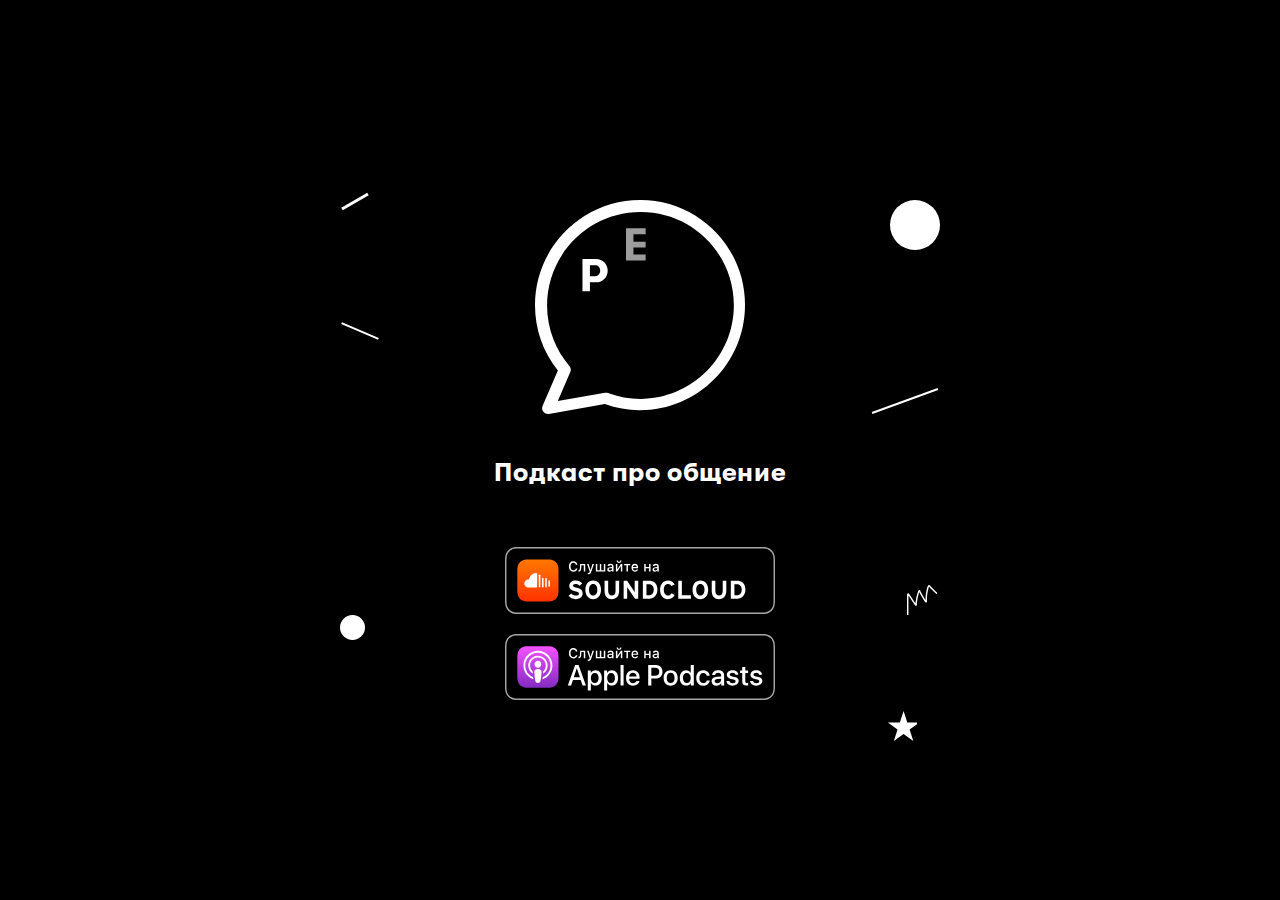
==== index.html @ c99432a2 "common: added favicon, added custom font" ====
<html>
<head>
    <link rel='stylesheet' href='styles.css'/>
    <title>Реклика | Подкаст</title>

    <link rel="apple-touch-icon" sizes="180x180" href="./assets/favicon/apple-touch-icon.png">
    <link rel="icon" type="image/png" sizes="32x32" href="./assets/favicon/favicon-32x32.png">
    <link rel="icon" type="image/png" sizes="16x16" href="./assets/favicon/favicon-16x16.png">
    <link rel="manifest" href="./assets/favicon/site.webmanifest">
    <link rel="mask-icon" href="./assets/favicon/safari-pinned-tab.svg" color="#5bbad5">
    <meta name="msapplication-TileColor" content="#da532c">
    <meta name="theme-color" content="#ffffff">
</head>
<body class='page'>
<div class='wrapper'>
    <div class='logo'>
        <img src='assets/images/replica-logo.svg' width='100%'/>
    </div>
    <div class='name'>Подкаст про общение</div>
    <div class='references'>
        <a class='references__item' href='https://soundcloud.com/replica-podcast' target='_blank'>
            <img src='assets/images/ref-soundcloud.svg' width='100%'/>
        </a>
        <a class='references__item' href='https://podcasts.apple.com/ru/podcast/реплика/id1530234194' target='_blank'>
            <img src='assets/images/ref-apple-podcasts.svg' width='100%'/>
        </a>
    </div>
</div>
<div class='decoration-surface'>
    <div class='decoration decoration--line-1'></div>
    <div class='decoration decoration--line-2'></div>
    <div class='decoration decoration--line-3'></div>
    <div class='decoration decoration--circle-1'></div>
    <div class='decoration decoration--circle-2'></div>
    <div class='decoration decoration--star-1'></div>
    <div class='decoration decoration--ziczag'></div>
</div>
</body>
</html>
---- styles.css ----
@font-face {
    font-family: 'GT Walsheim Pro';
    src: local('GT Walsheim Pro'),
    local('GT-Walsheim-Pro'),
    url('./assets/fonts/GTWalsheimPro-Bold.woff2') format('woff2'),
    url('./assets/fonts/GTWalsheimPro-Bold.woff') format('woff'),
    url('./assets/fonts/GTWalsheimPro-Bold.ttf') format('truetype');
    font-weight: 700;
    font-style: normal;
}

html,
body {
    margin: 0;
    padding: 0;
}

html {
    background-color: #000;
}

*::selection {
    background-color: #fff;
    color: #000;
}

.page {
    display: flex;
    overflow: hidden;
    animation-name: fade-in;
    animation-duration: 0.2s;
    animation-timing-function: ease-in;
    animation-fill-mode: both;
}

.logo {
    width: 210px;
    height: 210px;
}

.name {
    font-family: 'GT Walsheim Pro', sans-serif;
    font-size: 26px;
    font-weight: 700;
    margin-top: 48px;
    color: #fff;
}

.wrapper {
    display: flex;
    flex-direction: column;
    margin: auto;
    align-items: center;
    width: 300px;
    height: 500px;
}

.references {
    margin-top: auto;
    width: 90%;
}

.references__item {
    display: block;
    margin-top: 20px;
    cursor: pointer;
    transition: .15s ease-out opacity;
    position: relative;
    animation: heart-pulse 0.8s ease-out alternate;
    animation-iteration-count: infinite;
    text-decoration: none;
}

.references__item:hover:before {
    content: "";
    border: 15px solid rgba(255, 255, 255, 0.3);
    border-radius: 15px;
    position: absolute;
    left: 0;
    right: 0;
    top: 0;
    bottom: 0;
    animation: pulsate 1.6s ease-out;
    animation-iteration-count: infinite;
    transform-origin: center;
    opacity: 0.0;
    z-index: -1;
}

.decoration {
    position: absolute;
}

.decoration--line-1 {
    transform: rotate(-30deg);
    left: 200px;
    top: 100px;
    width: 30px;
    height: 3px;
    background-color: #fff;
}

.decoration--line-2 {
    transform: rotate(-20deg);
    right: 200px;
    top: 300px;
    width: 70px;
    height: 2px;
    background-color: #fff;
}

.decoration--line-3 {
    transform: rotate(23deg);
    left: 200px;
    top: 230px;
    width: 40px;
    height: 2px;
    background-color: #fff;
}

.decoration--circle-1 {
    right: 200px;
    top: 100px;
    width: 50px;
    height: 50px;
    border-radius: 50%;
    background-color: #fff;
}

.decoration--circle-2 {
    left: 200px;
    bottom: 160px;
    width: 25px;
    height: 25px;
    border-radius: 50%;
    background-color: #fff;
}

.decoration--ziczag {
    right: 203px;
    bottom: 185px;
    width: 30px;
    height: 30px;
    background-image: url('assets/images/decoration-ziczag.svg');
    background-size: cover;
}

.decoration--star-1 {
    right: 223px;
    bottom: 59px;
    width: 30px;
    height: 30px;
    background-image: url('assets/images/star.svg');
    background-size: cover;
}

.decoration-surface {
    width: 1000px;
    left: 50%;
    top: 50%;
    transform: translate(-50%, -50%);
    height: 700px;
    position: absolute;
    z-index: -1;
}

@media (max-width: 768px) {

    .decoration-surface {
        width: 800px;
    }
}

@keyframes fade-in {

    from {
        opacity: 0;
    }

    to {
        opacity: 1;
    }
}

@keyframes heart-pulse {

    0% {
        transform: scale(0.97, 0.97);
    }

    100% {
        transform: scale(1, 1);
    }
}

@keyframes pulsate {

    0% {
        transform: scale(1, 1);
        opacity: 0.0;
    }

    50% {
        opacity: 1.0;
    }

    100% {
        transform: scale(1.05, 1.2);
        opacity: 0.0;
    }
}
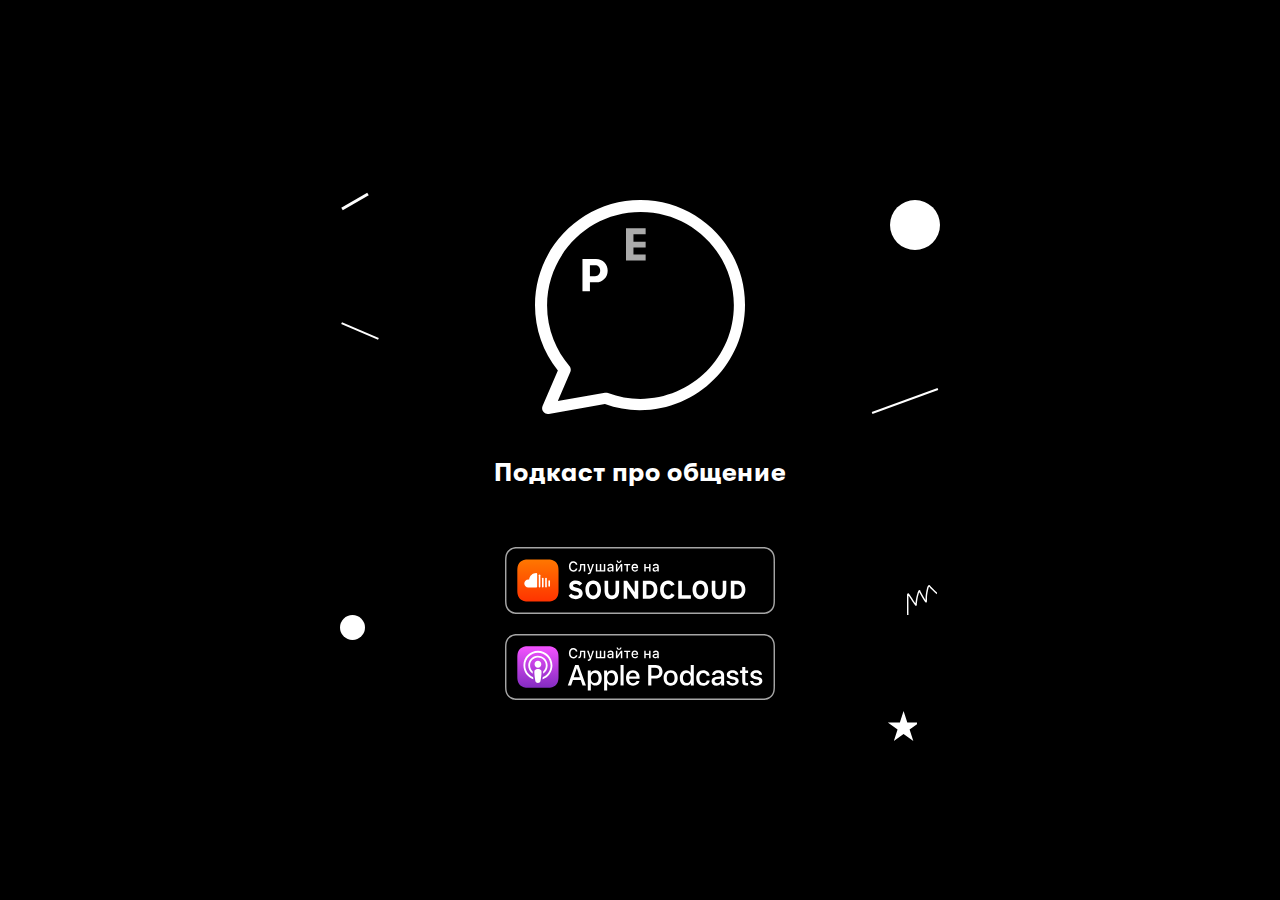
==== commit 58b1f5e4: "app: added decoration wrapper" ====
--- a/index.html
+++ b/index.html
@@ -10,6 +10,8 @@
     <link rel="mask-icon" href="./assets/favicon/safari-pinned-tab.svg" color="#5bbad5">
     <meta name="msapplication-TileColor" content="#da532c">
     <meta name="theme-color" content="#ffffff">
+
+    <meta name='viewport' content='width=device-width, initial-scale=1'/>
 </head>
 <body class='page'>
 <div class='wrapper'>
@@ -26,14 +28,16 @@
         </a>
     </div>
 </div>
-<div class='decoration-surface'>
-    <div class='decoration decoration--line-1'></div>
-    <div class='decoration decoration--line-2'></div>
-    <div class='decoration decoration--line-3'></div>
-    <div class='decoration decoration--circle-1'></div>
-    <div class='decoration decoration--circle-2'></div>
-    <div class='decoration decoration--star-1'></div>
-    <div class='decoration decoration--ziczag'></div>
+<div class='page__decorations'>
+    <div class='decoration-surface'>
+        <div class='decoration decoration--line-1'></div>
+        <div class='decoration decoration--line-2'></div>
+        <div class='decoration decoration--line-3'></div>
+        <div class='decoration decoration--circle-1'></div>
+        <div class='decoration decoration--circle-2'></div>
+        <div class='decoration decoration--star-1'></div>
+        <div class='decoration decoration--ziczag'></div>
+    </div>
 </div>
 </body>
 </html>
--- a/styles.css
+++ b/styles.css
@@ -27,10 +27,20 @@
 .page {
     display: flex;
     overflow: hidden;
+    position: relative;
     animation-name: fade-in;
     animation-duration: 0.2s;
     animation-timing-function: ease-in;
     animation-fill-mode: both;
+}
+
+.page__decorations {
+    position: absolute;
+    top: 0;
+    left: 0;
+    width: 100vw;
+    height: 100vh;
+    overflow: hidden;
 }
 
 .logo {
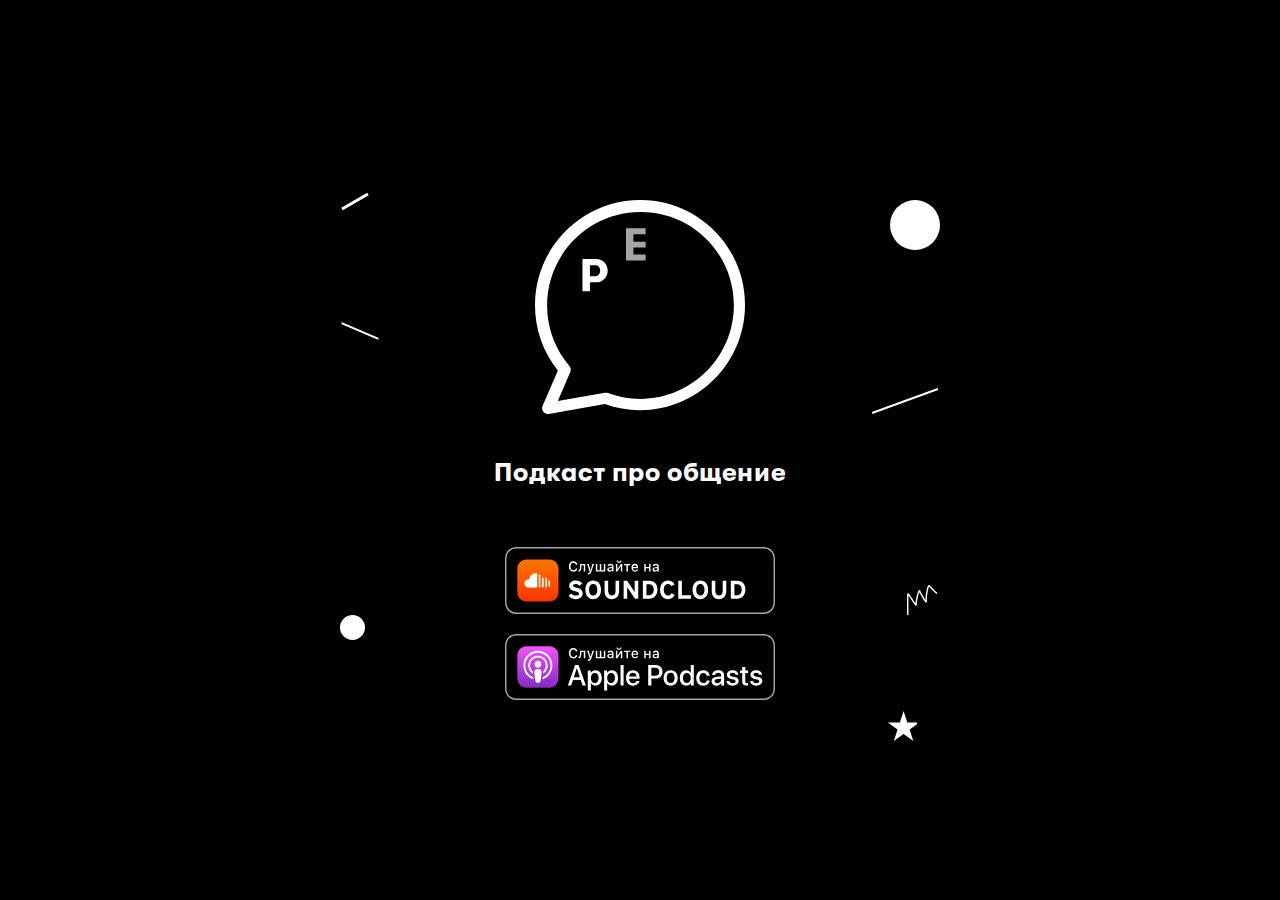
==== commit 07422066: "page: removed cache from svg" ====
--- a/index.html
+++ b/index.html
@@ -16,7 +16,7 @@
 <body class='page'>
 <div class='wrapper'>
     <div class='logo'>
-        <img src='assets/images/replica-logo.svg' width='100%'/>
+        <img class='logo__content' src='assets/images/replica-logo.svg' width='100%'/>
     </div>
     <div class='name'>Подкаст про общение</div>
     <div class='references'>
@@ -39,5 +39,10 @@
         <div class='decoration decoration--ziczag'></div>
     </div>
 </div>
+
+<script>
+    const replicaLogoElement = document.querySelector('.logo__content');
+    replicaLogoElement.innerHTML = `<img src=\'assets/images/ref-soundcloud.svg?${new Date().getTime()}\' width=\'100%\'/>`;
+</script>
 </body>
 </html>
--- a/styles.css
+++ b/styles.css
@@ -41,6 +41,7 @@
     width: 100vw;
     height: 100vh;
     overflow: hidden;
+    z-index: -1;
 }
 
 .logo {
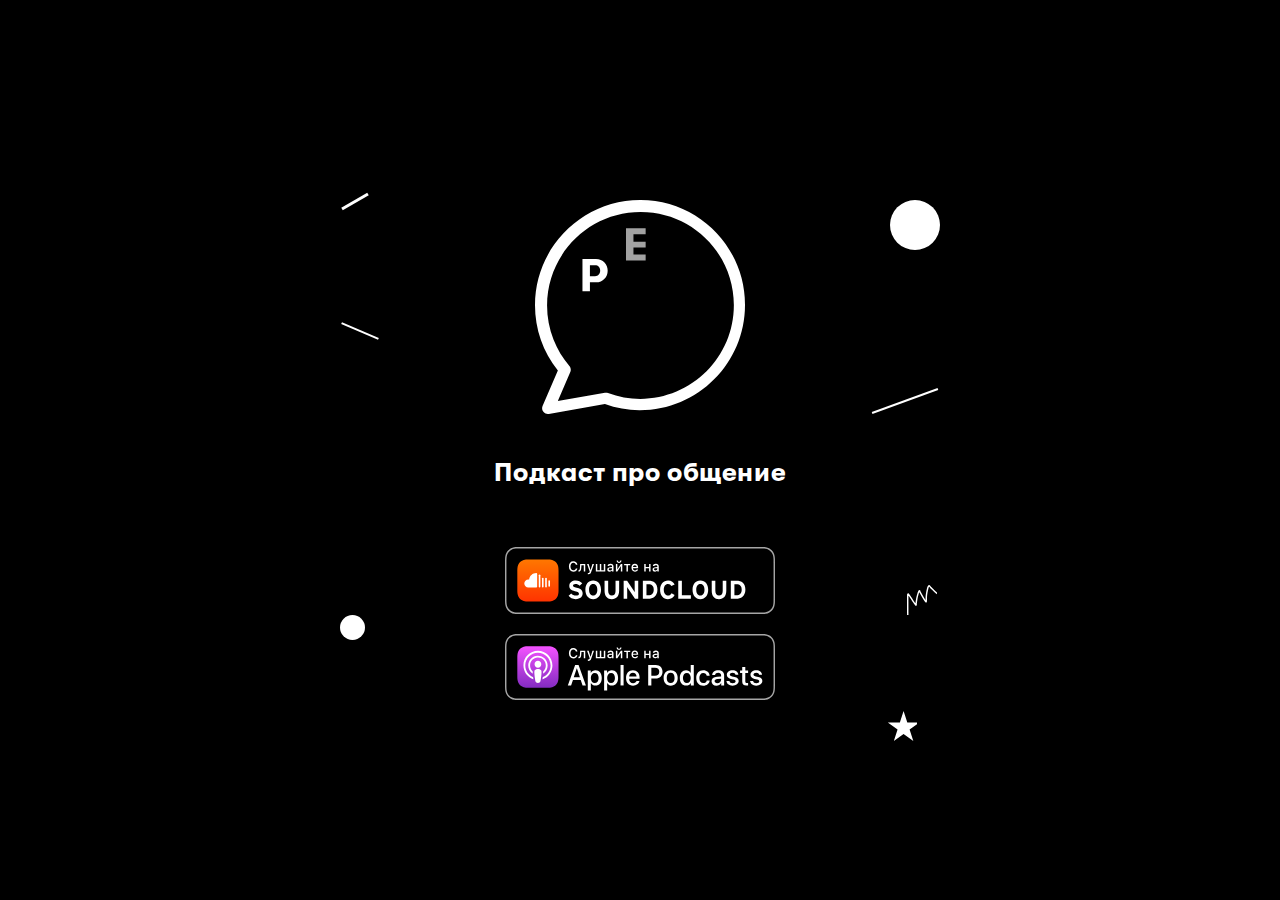
==== commit e5cd2bc5: "page: removed bug with wrong element selector" ====
--- a/index.html
+++ b/index.html
@@ -16,7 +16,7 @@
 <body class='page'>
 <div class='wrapper'>
     <div class='logo'>
-        <img class='logo__content' src='assets/images/replica-logo.svg' width='100%'/>
+        <img src='assets/images/replica-logo.svg' width='100%'/>
     </div>
     <div class='name'>Подкаст про общение</div>
     <div class='references'>
@@ -41,8 +41,8 @@
 </div>
 
 <script>
-    const replicaLogoElement = document.querySelector('.logo__content');
-    replicaLogoElement.innerHTML = `<img src=\'assets/images/ref-soundcloud.svg?${new Date().getTime()}\' width=\'100%\'/>`;
+    const replicaLogoElement = document.querySelector('.logo');
+    replicaLogoElement.innerHTML = `<img src=\'assets/images/replica-logo.svg?${new Date().getTime()}\' width=\'100%\'/>`;
 </script>
 </body>
 </html>
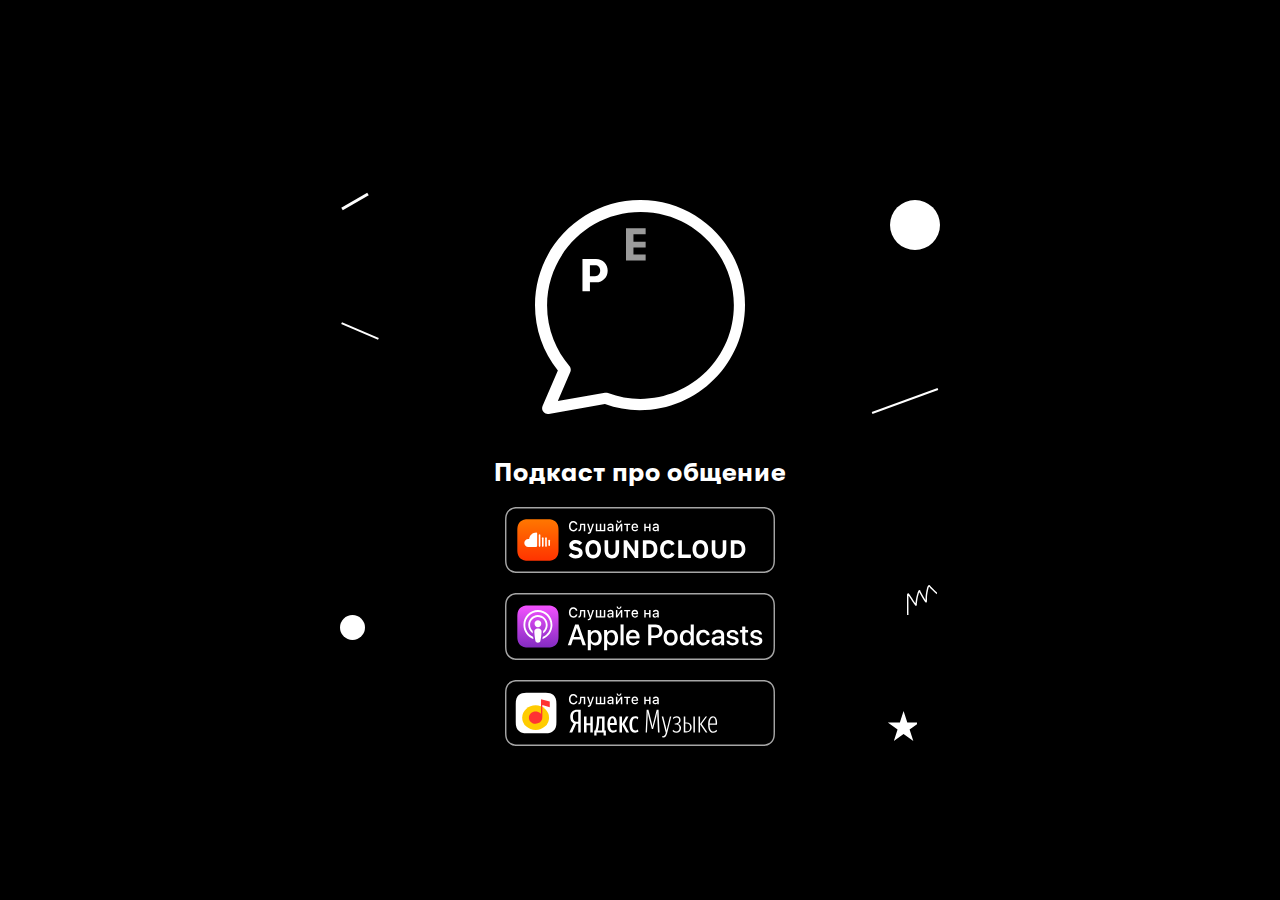
==== commit 6c85d69c: "added yandex button" ====
--- a/index.html
+++ b/index.html
@@ -26,6 +26,9 @@
         <a class='references__item' href='https://podcasts.apple.com/ru/podcast/реплика/id1530234194' target='_blank'>
             <img src='assets/images/ref-apple-podcasts.svg' width='100%'/>
         </a>
+        <a class='references__item' href='https://music.yandex.ru/album/12268440' target='_blank'>
+            <img src='assets/images/ref-yandex.svg' width='100%'/>
+        </a>
     </div>
 </div>
 <div class='page__decorations'>
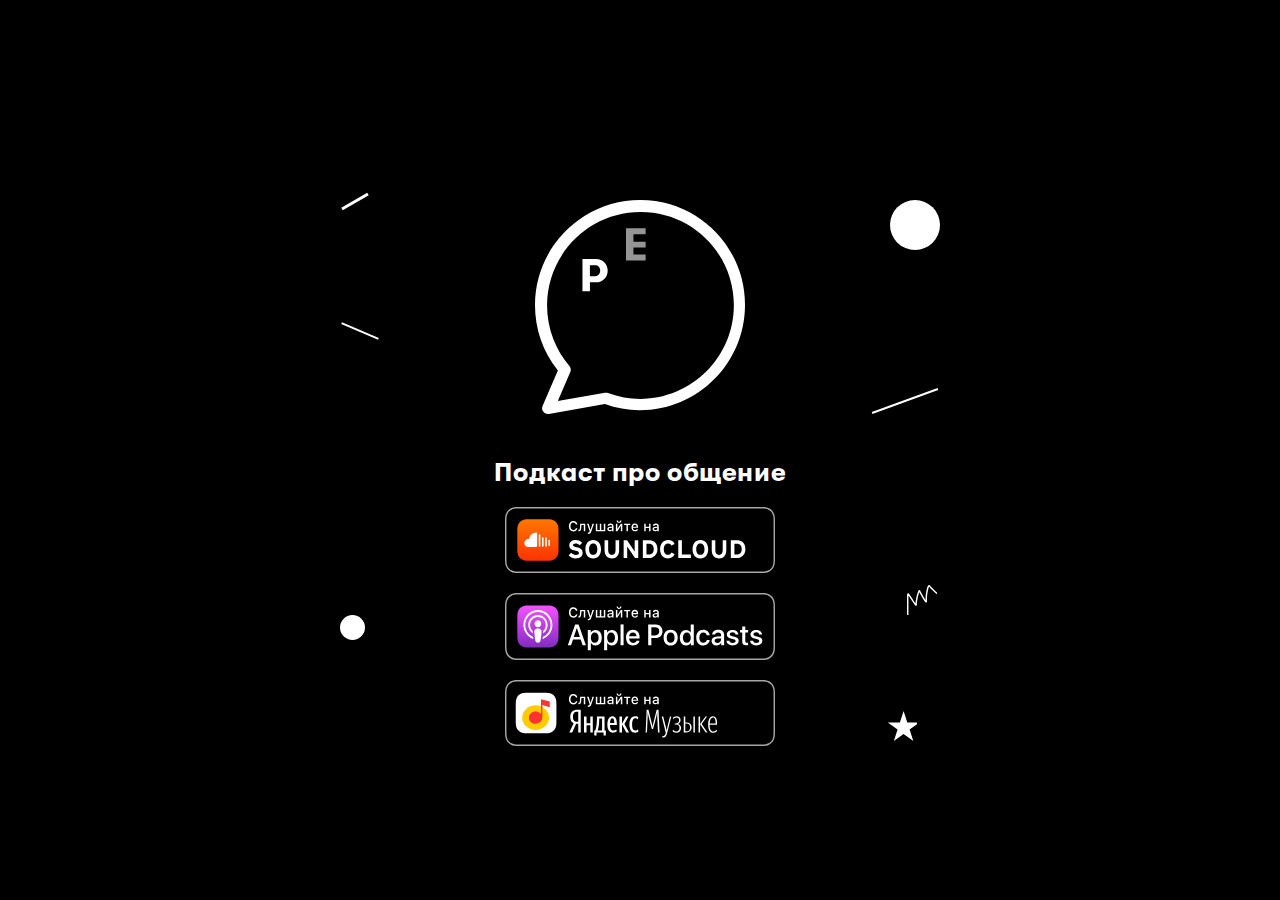
==== commit 73133ab2: "fixed typo" ====
--- a/index.html
+++ b/index.html
@@ -1,7 +1,7 @@
 <html>
 <head>
     <link rel='stylesheet' href='styles.css'/>
-    <title>Реклика | Подкаст</title>
+    <title>Реплика | Подкаст</title>
 
     <link rel="apple-touch-icon" sizes="180x180" href="./assets/favicon/apple-touch-icon.png">
     <link rel="icon" type="image/png" sizes="32x32" href="./assets/favicon/favicon-32x32.png">
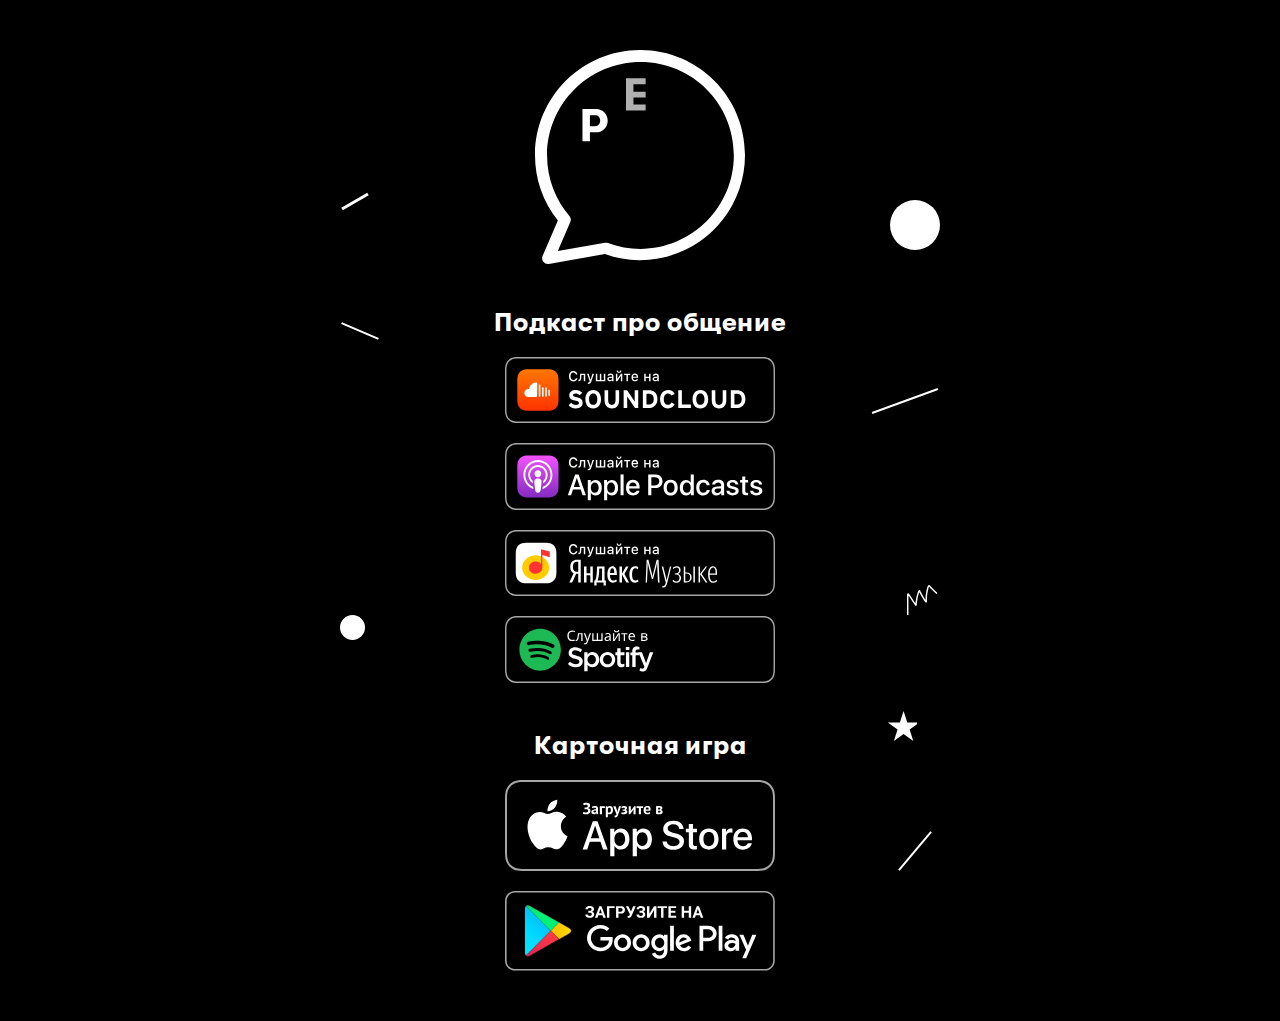
==== commit c702d1a9: "added spotify and app store with google play" ====
--- a/index.html
+++ b/index.html
@@ -29,6 +29,18 @@
         <a class='references__item' href='https://music.yandex.ru/album/12268440' target='_blank'>
             <img src='assets/images/ref-yandex.svg' width='100%'/>
         </a>
+        <a class='references__item' href='https://open.spotify.com/show/0vCx1tcyAcuxDGxHQWRI3m' target='_blank'>
+            <img src='assets/images/ref-spotify.svg' width='100%'/>
+        </a>
+    </div>
+    <div class='name'>Карточная игра</div>
+    <div class='references'>
+        <a class='references__item' href='https://apps.apple.com/ru/app/реплика-вопросы-для-беседы/id1597619469' target='_blank'>
+            <img src='assets/images/ios-icon.svg' width='100%'/>
+        </a>
+        <a class='references__item' href='https://play.google.com/store/apps/details?id=tech.sitdikov.replicacards' target='_blank'>
+            <img src='assets/images/google-play-icon.svg' width='100%'/>
+        </a>
     </div>
 </div>
 <div class='page__decorations'>
@@ -36,6 +48,7 @@
         <div class='decoration decoration--line-1'></div>
         <div class='decoration decoration--line-2'></div>
         <div class='decoration decoration--line-3'></div>
+        <div class='decoration decoration--line-4'></div>
         <div class='decoration decoration--circle-1'></div>
         <div class='decoration decoration--circle-2'></div>
         <div class='decoration decoration--star-1'></div>
--- a/styles.css
+++ b/styles.css
@@ -26,7 +26,7 @@
 
 .page {
     display: flex;
-    overflow: hidden;
+    overflow-y: auto;
     position: relative;
     animation-name: fade-in;
     animation-duration: 0.2s;
@@ -57,13 +57,18 @@
     color: #fff;
 }
 
+.paragraph {
+    font-family: 'GT Walsheim Pro', sans-serif;
+    color: #fff;
+}
+
 .wrapper {
     display: flex;
     flex-direction: column;
     margin: auto;
     align-items: center;
     width: 300px;
-    height: 500px;
+    padding: 50px 0;
 }
 
 .references {
@@ -82,6 +87,10 @@
     text-decoration: none;
 }
 
+.references__item--horizontal {
+    width: 50%;
+}
+
 .references__item:hover:before {
     content: "";
     border: 15px solid rgba(255, 255, 255, 0.3);
@@ -129,6 +138,15 @@
     background-color: #fff;
 }
 
+.decoration--line-4 {
+    transform: rotate(-50deg);
+    right: 200px;
+    top: 750px;
+    width: 50px;
+    height: 2px;
+    background-color: #fff;
+}
+
 .decoration--circle-1 {
     right: 200px;
     top: 100px;
@@ -175,6 +193,23 @@
     z-index: -1;
 }
 
+.info {
+    display: flex;
+    margin: auto;
+    align-items: center;
+    width: 100%;
+    height: 100%;
+    flex-direction: column;
+    padding-bottom: 10px;
+}
+
+.info__column {
+    display: flex;
+    min-width: 300px;
+    flex-direction: column;
+    color: #fff;
+}
+
 @media (max-width: 768px) {
 
     .decoration-surface {
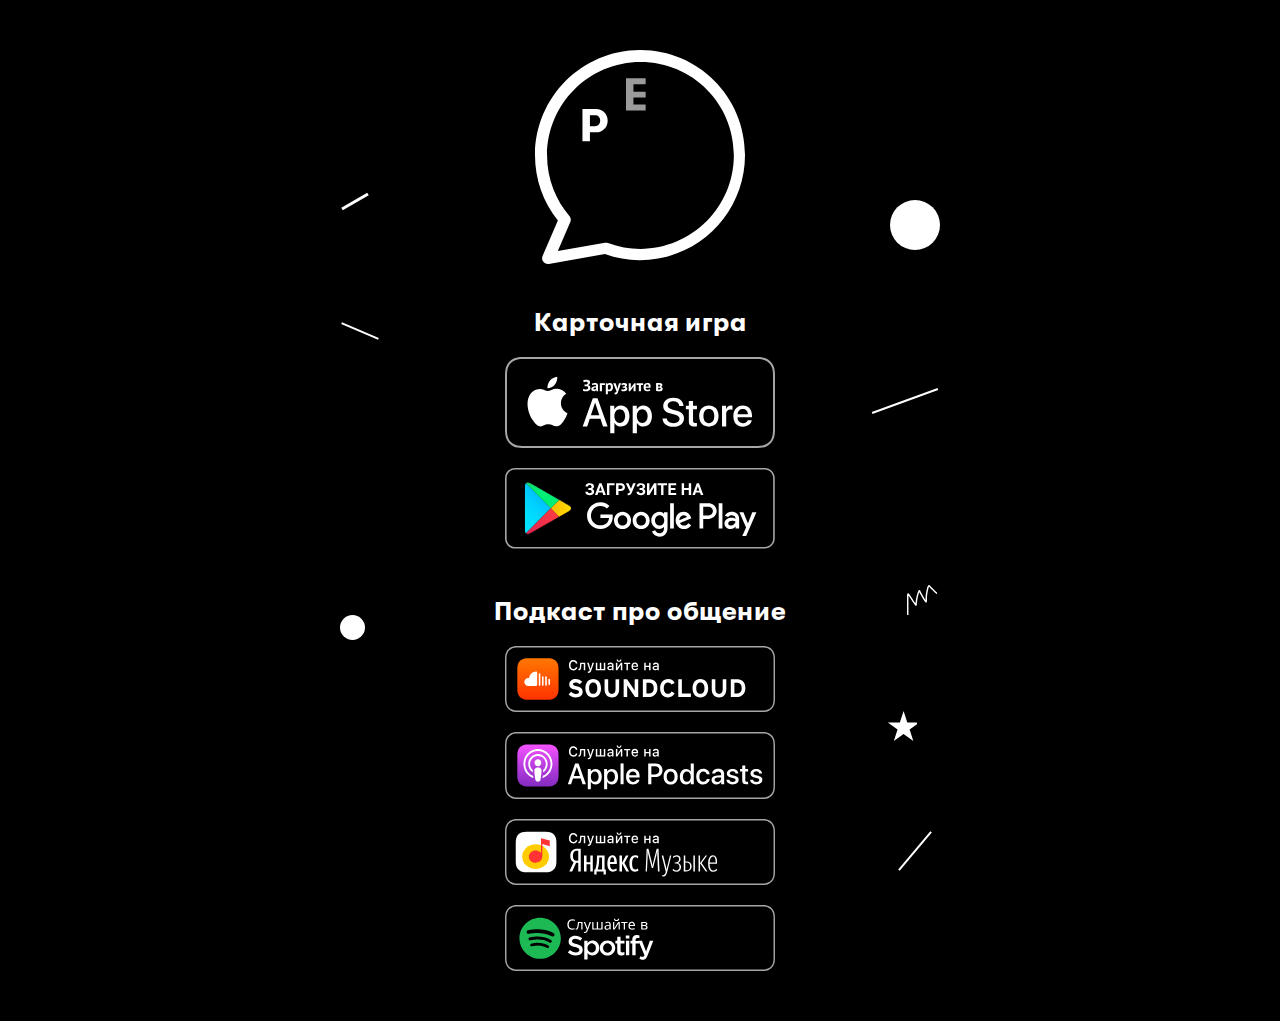
==== commit b8c5e7b0: "changed positions" ====
--- a/index.html
+++ b/index.html
@@ -18,6 +18,15 @@
     <div class='logo'>
         <img src='assets/images/replica-logo.svg' width='100%'/>
     </div>
+    <div class='name'>Карточная игра</div>
+    <div class='references'>
+        <a class='references__item' href='https://apps.apple.com/ru/app/реплика-вопросы-для-беседы/id1597619469' target='_blank'>
+            <img src='assets/images/ios-icon.svg' width='100%'/>
+        </a>
+        <a class='references__item' href='https://play.google.com/store/apps/details?id=tech.sitdikov.replicacards' target='_blank'>
+            <img src='assets/images/google-play-icon.svg' width='100%'/>
+        </a>
+    </div>
     <div class='name'>Подкаст про общение</div>
     <div class='references'>
         <a class='references__item' href='https://soundcloud.com/replica-podcast' target='_blank'>
@@ -31,15 +40,6 @@
         </a>
         <a class='references__item' href='https://open.spotify.com/show/0vCx1tcyAcuxDGxHQWRI3m' target='_blank'>
             <img src='assets/images/ref-spotify.svg' width='100%'/>
-        </a>
-    </div>
-    <div class='name'>Карточная игра</div>
-    <div class='references'>
-        <a class='references__item' href='https://apps.apple.com/ru/app/реплика-вопросы-для-беседы/id1597619469' target='_blank'>
-            <img src='assets/images/ios-icon.svg' width='100%'/>
-        </a>
-        <a class='references__item' href='https://play.google.com/store/apps/details?id=tech.sitdikov.replicacards' target='_blank'>
-            <img src='assets/images/google-play-icon.svg' width='100%'/>
         </a>
     </div>
 </div>
